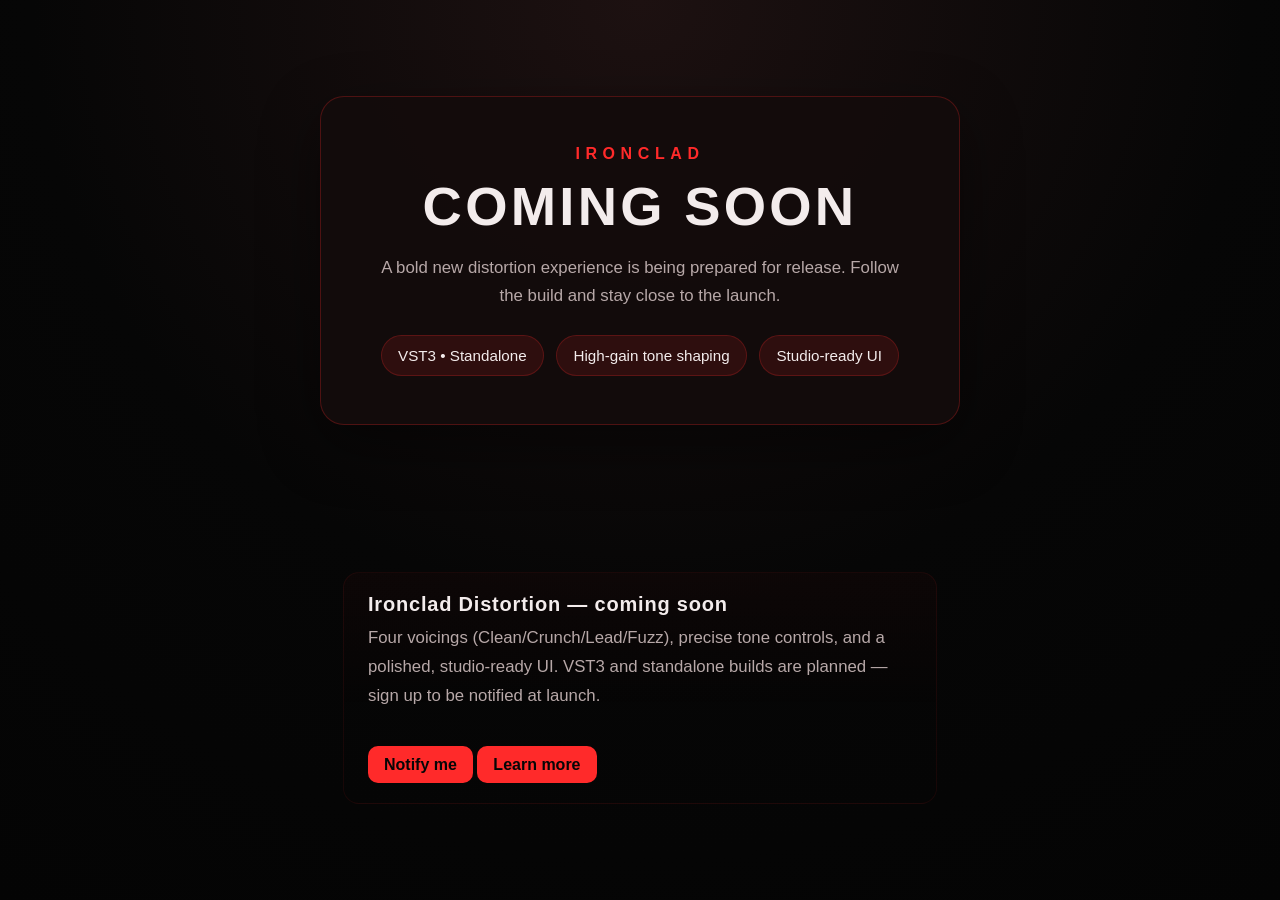
==== index.html @ 8ae30260 "Add Ironclad distortion coming soon page and homepage link" ====
<!DOCTYPE html>
<html lang="en">
  <head>
    <meta charset="UTF-8" />
    <meta name="viewport" content="width=device-width, initial-scale=1.0" />
    <title>Ironclad | Coming Soon</title>
    <meta name="description" content="Ironclad is on the way. A new distortion experience is coming soon." />
    <link rel="stylesheet" href="styles.css" />
  </head>
  <body>
    <main class="hero">
      <section class="teaser-card">
        <p class="eyebrow">Ironclad</p>
        <h1>Coming Soon</h1>
        <p class="copy">
          A bold new distortion experience is being prepared for release.
          Follow the build and stay close to the launch.
        </p>
        <div class="details">
          <span>VST3 • Standalone</span>
          <span>High-gain tone shaping</span>
          <span>Studio-ready UI</span>
        </div>
      </section>
      <section class="plugin-announcement">
        <h2>Ironclad Distortion — coming soon</h2>
        <p class="copy">
          Four voicings (Clean/Crunch/Lead/Fuzz), precise tone controls,
          and a polished, studio-ready UI. VST3 and standalone builds
          are planned — sign up to be notified at launch.
        </p>
        <div class="announcement-actions">
          <a class="cta" href="mailto:hello@ironclad.dev?subject=Notify%20me%20about%20Ironclad%20Distortion">Notify me</a>
          <a class="cta secondary" href="distortion.html">Learn more</a>
        </div>
      </section>
    </main>
  </body>
</html>
---- styles.css ----
:root {
  color-scheme: dark;
  --bg: #060606;
  --panel: rgba(20, 12, 12, 0.95);
  --accent: #ff2a2a;
  --text: #f3ecec;
  --muted: #b7a8a8;
}

* { box-sizing: border-box; }
body {
  margin: 0;
  min-height: 100vh;
  font-family: Inter, "Segoe UI", Roboto, Arial, sans-serif;
  background: radial-gradient(circle at top, #1d1111 0%, var(--bg) 55%, #040404 100%);
  color: var(--text);
}

.hero {
  min-height: 100vh;
  display: grid;
  place-items: center;
  padding: 2rem;
}

.teaser-card {
  width: min(100%, 640px);
  padding: 3rem;
  border: 1px solid rgba(255, 42, 42, 0.25);
  border-radius: 24px;
  background: var(--panel);
  box-shadow: 0 20px 60px rgba(0, 0, 0, 0.45);
  text-align: center;
}

.eyebrow {
  margin: 0 0 0.75rem;
  letter-spacing: 0.35em;
  text-transform: uppercase;
  color: var(--accent);
  font-weight: 700;
}

h1 {
  margin: 0 0 1rem;
  font-size: clamp(2.2rem, 5vw, 3.4rem);
  letter-spacing: 0.06em;
  text-transform: uppercase;
}

.copy {
  margin: 0 auto 1.5rem;
  max-width: 34rem;
  line-height: 1.7;
  color: var(--muted);
  font-size: 1.05rem;
}

.details {
  display: flex;
  flex-wrap: wrap;
  justify-content: center;
  gap: 0.8rem;
}

.details span {
  padding: 0.7rem 1rem;
  border-radius: 999px;
  background: rgba(255, 42, 42, 0.12);
  border: 1px solid rgba(255, 42, 42, 0.22);
  color: var(--text);
  font-size: 0.95rem;
}

.plugin-announcement {
  margin-top: 1.25rem;
  padding: 1.25rem 1.5rem;
  border-radius: 16px;
  background: linear-gradient(180deg, rgba(255,42,42,0.03), transparent 60%);
  border: 1px solid rgba(255, 42, 42, 0.08);
}

.plugin-announcement h2 {
  margin: 0 0 0.5rem;
  font-size: 1.25rem;
  letter-spacing: 0.04em;
  text-transform: none;
}

.cta {
  display: inline-block;
  margin-top: 0.75rem;
  padding: 0.6rem 1rem;
  border-radius: 10px;
  background: var(--accent);
  color: #060606;
  text-decoration: none;
  font-weight: 700;
}
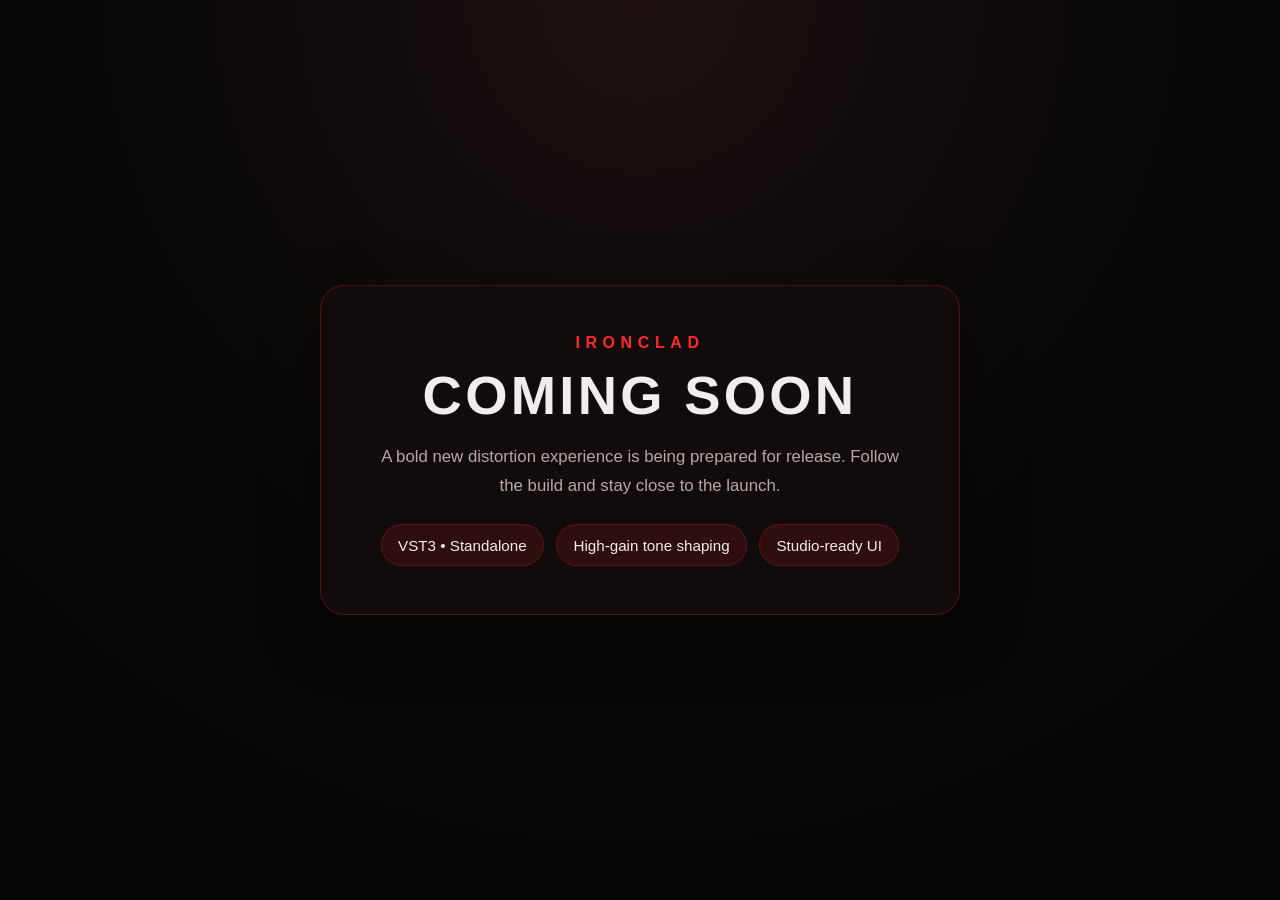
==== commit ab30e52b: "Add coming soon website teaser" ====
--- a/index.html
+++ b/index.html
@@ -22,18 +22,6 @@
           <span>Studio-ready UI</span>
         </div>
       </section>
-      <section class="plugin-announcement">
-        <h2>Ironclad Distortion — coming soon</h2>
-        <p class="copy">
-          Four voicings (Clean/Crunch/Lead/Fuzz), precise tone controls,
-          and a polished, studio-ready UI. VST3 and standalone builds
-          are planned — sign up to be notified at launch.
-        </p>
-        <div class="announcement-actions">
-          <a class="cta" href="mailto:hello@ironclad.dev?subject=Notify%20me%20about%20Ironclad%20Distortion">Notify me</a>
-          <a class="cta secondary" href="distortion.html">Learn more</a>
-        </div>
-      </section>
     </main>
   </body>
 </html>
--- a/styles.css
+++ b/styles.css
@@ -71,29 +71,3 @@
   color: var(--text);
   font-size: 0.95rem;
 }
-
-.plugin-announcement {
-  margin-top: 1.25rem;
-  padding: 1.25rem 1.5rem;
-  border-radius: 16px;
-  background: linear-gradient(180deg, rgba(255,42,42,0.03), transparent 60%);
-  border: 1px solid rgba(255, 42, 42, 0.08);
-}
-
-.plugin-announcement h2 {
-  margin: 0 0 0.5rem;
-  font-size: 1.25rem;
-  letter-spacing: 0.04em;
-  text-transform: none;
-}
-
-.cta {
-  display: inline-block;
-  margin-top: 0.75rem;
-  padding: 0.6rem 1rem;
-  border-radius: 10px;
-  background: var(--accent);
-  color: #060606;
-  text-decoration: none;
-  font-weight: 700;
-}
